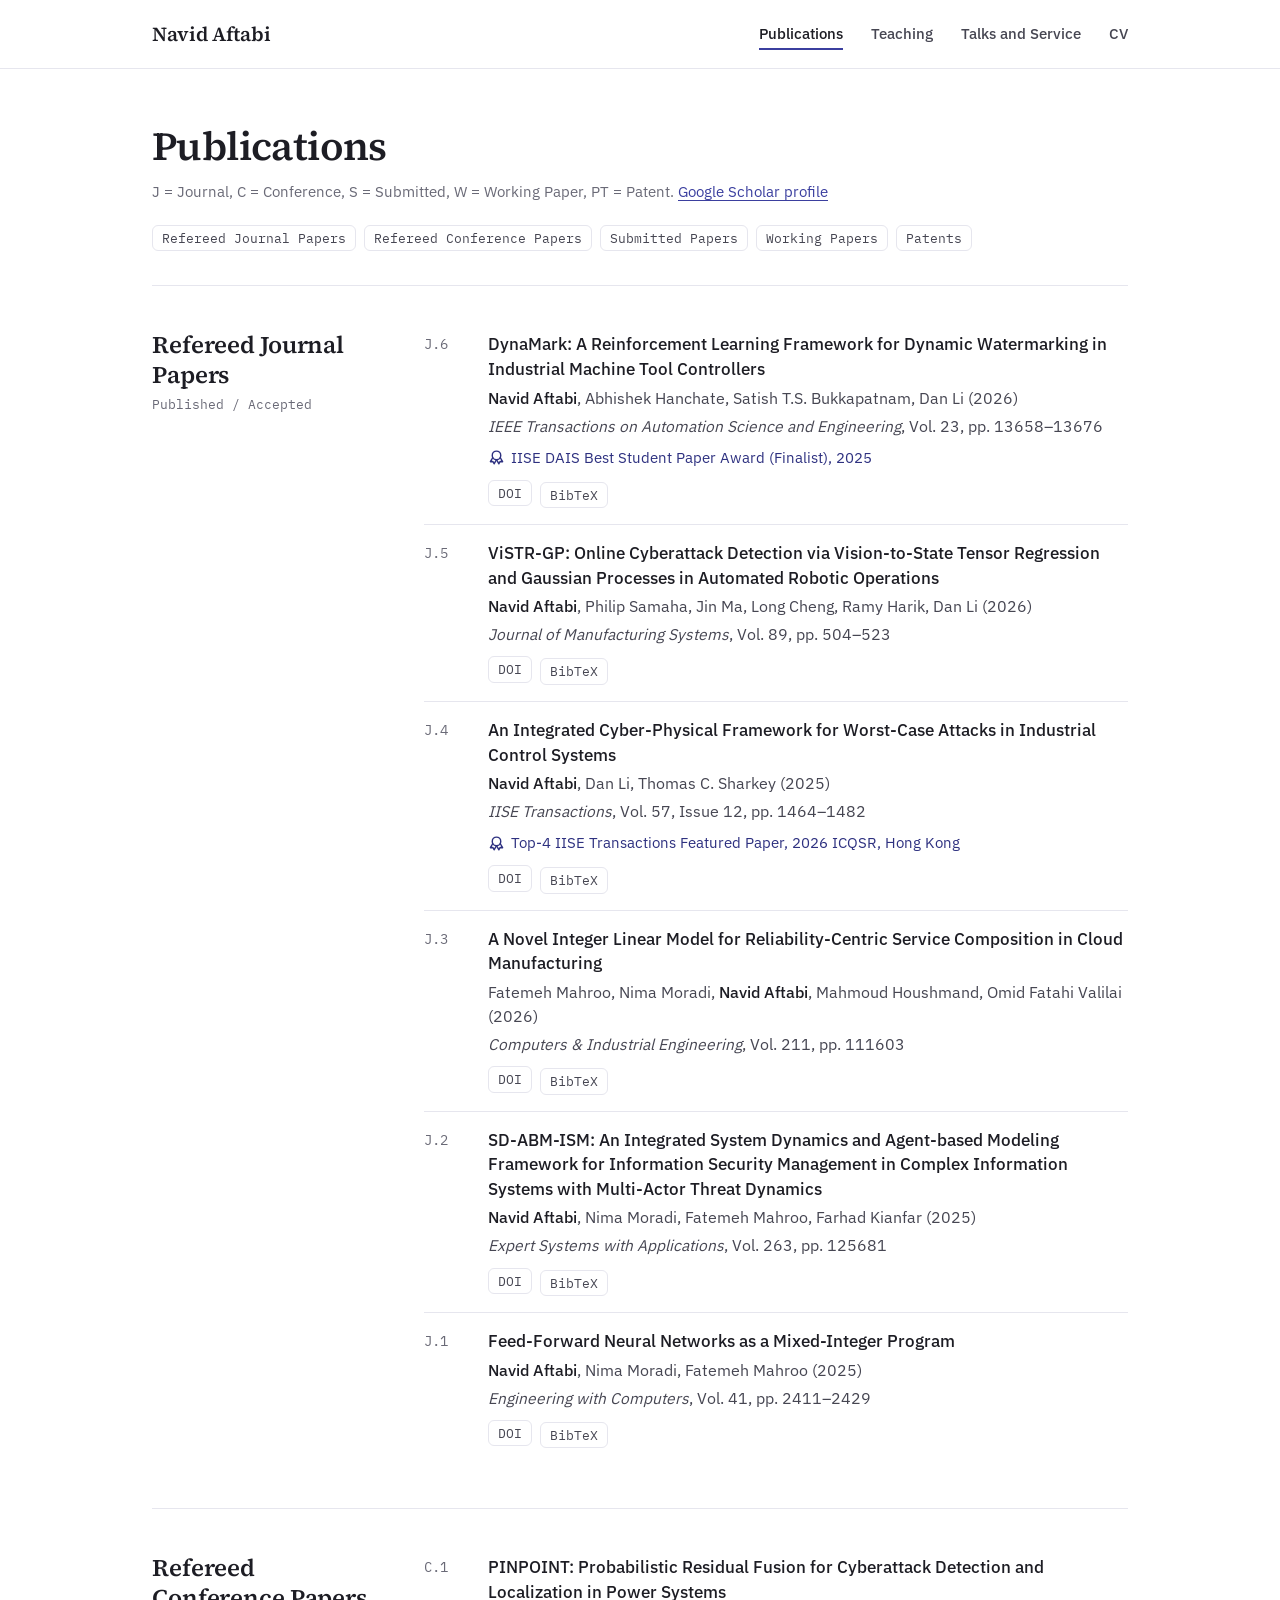
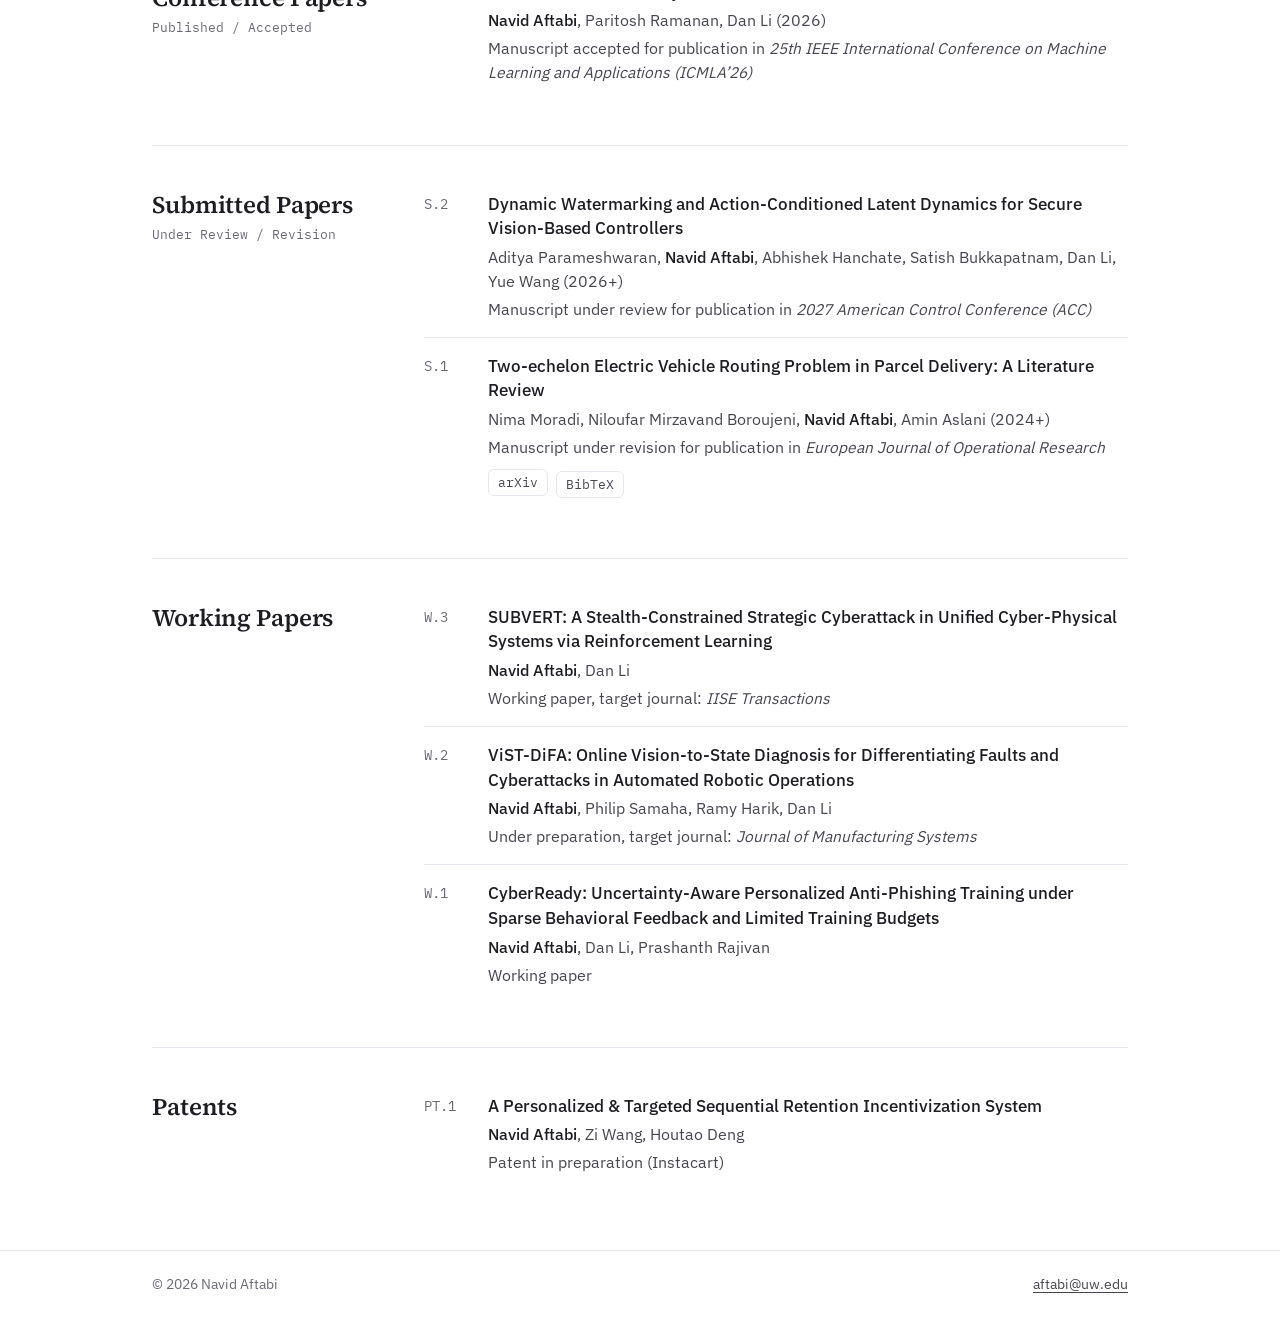
==== publications/index.html @ ac7fd3f7 "Launch personal academic website Home page with bio, news, and profile links, plus Publications, Tea" ====
<!doctype html>
<html lang="en">
<head>
<meta charset="utf-8">
<meta name="viewport" content="width=device-width, initial-scale=1">
<title>Publications | Navid Aftabi</title>
<meta name="description" content="Publications of Navid Aftabi: journal papers, conference papers, submitted papers, working papers, and patents.">
<meta name="author" content="Navid Aftabi">
<link rel="canonical" href="https://navidaftabi.github.io/publications/">
<meta property="og:type" content="profile">
<meta property="og:title" content="Publications | Navid Aftabi">
<meta property="og:description" content="Ph.D. Candidate, Industrial and Systems Engineering, University of Washington">
<meta property="og:url" content="https://navidaftabi.github.io/publications/">
<meta property="og:image" content="https://navidaftabi.github.io/assets/img/og-card.png">
<meta property="og:image:width" content="1200">
<meta property="og:image:height" content="630">
<meta name="twitter:card" content="summary_large_image">
<link rel="icon" href="/favicon.svg" type="image/svg+xml">
<link rel="apple-touch-icon" href="/apple-touch-icon.png">
<link rel="preload" href="/assets/fonts/source-serif-4-latin-600-normal.woff2" as="font" type="font/woff2" crossorigin>
<link rel="preload" href="/assets/fonts/ibm-plex-sans-latin-400-normal.woff2" as="font" type="font/woff2" crossorigin>
<link rel="stylesheet" href="/assets/css/site.css">
</head>
<body>
<a class="skip" href="#main">Skip to content</a>

<header class="site-header">
  <div class="wrap">
    <a class="wordmark" href="/">Navid Aftabi</a>
    <nav class="nav" aria-label="Main">
      <a href="/publications/" aria-current="page">Publications</a>
      <a href="/teaching/">Teaching</a>
      <a href="/talks-and-service/">Talks and Service</a>
      <a href="/cv.pdf">CV</a>
    </nav>
  </div>
</header>

<main id="main" class="wrap">
  <header class="page-head">
    <h1>Publications</h1>
    <p class="page-note">J = Journal, C = Conference, S = Submitted, W = Working Paper, PT = Patent. <a href="https://scholar.google.com/citations?user=bAB22FwAAAAJ" rel="noopener">Google Scholar profile</a></p>
    <nav class="jump" aria-label="Sections"><a class="chip" href="#journal">Refereed Journal Papers</a><a class="chip" href="#conference">Refereed Conference Papers</a><a class="chip" href="#submitted">Submitted Papers</a><a class="chip" href="#working">Working Papers</a><a class="chip" href="#patents">Patents</a></nav>
  </header>

  <section class="section" aria-labelledby="journal">
    <h2 id="journal">Refereed Journal Papers<span class="sub">Published / Accepted</span></h2>
    <div>
      <ol class="entries">
        <li class="entry pub" id="J6">
          <span class="pub-label">J.6</span>
          <div>
          <h3 class="pub-title"><a href="https://doi.org/10.1109/TASE.2026.3715642" rel="noopener">DynaMark: A Reinforcement Learning Framework for Dynamic Watermarking in Industrial Machine Tool Controllers</a></h3>
          <p class="pub-meta"><strong>Navid Aftabi</strong>, Abhishek Hanchate, Satish T.S. Bukkapatnam, Dan Li (2026)</p>
          <p class="pub-meta"><em>IEEE Transactions on Automation Science and Engineering</em>, Vol. 23, pp. 13658–13676</p>
          <p class="pub-award"><svg viewBox="0 0 24 24" fill="none" stroke="currentColor" stroke-width="2" stroke-linecap="round" stroke-linejoin="round" aria-hidden="true"><path d="M6 9a6 6 0 1 0 12 0a6 6 0 1 0 -12 0"/><path d="M12 15l3.4 5.89l1.598 -3.233l3.598 .232l-3.4 -5.889"/><path d="M6.802 12l-3.4 5.89l3.598 -.233l1.598 3.232l3.4 -5.889"/></svg>IISE DAIS Best Student Paper Award (Finalist), 2025</p>
          <div class="pub-actions"><a class="chip" href="https://doi.org/10.1109/TASE.2026.3715642" rel="noopener">DOI</a><details class="bib"><summary class="chip">BibTeX</summary><pre>@article{aftabi2026dynamark,
  author = {Aftabi, Navid and Hanchate, Abhishek and Bukkapatnam, Satish T.S. and Li, Dan},
  title = {{DynaMark: A Reinforcement Learning Framework for Dynamic Watermarking in Industrial Machine Tool Controllers}},
  journal = {IEEE Transactions on Automation Science and Engineering},
  year = {2026},
  volume = {23},
  pages = {13658--13676},
  doi = {10.1109/TASE.2026.3715642}
}</pre><button class="chip copy" type="button">Copy</button></details></div>
          </div>
        </li>
        <li class="entry pub" id="J5">
          <span class="pub-label">J.5</span>
          <div>
          <h3 class="pub-title"><a href="https://doi.org/10.1016/j.jmsy.2026.09.008" rel="noopener">ViSTR-GP: Online Cyberattack Detection via Vision-to-State Tensor Regression and Gaussian Processes in Automated Robotic Operations</a></h3>
          <p class="pub-meta"><strong>Navid Aftabi</strong>, Philip Samaha, Jin Ma, Long Cheng, Ramy Harik, Dan Li (2026)</p>
          <p class="pub-meta"><em>Journal of Manufacturing Systems</em>, Vol. 89, pp. 504–523</p>
          <div class="pub-actions"><a class="chip" href="https://doi.org/10.1016/j.jmsy.2026.09.008" rel="noopener">DOI</a><details class="bib"><summary class="chip">BibTeX</summary><pre>@article{aftabi2026vistrgp,
  author = {Aftabi, Navid and Samaha, Philip and Ma, Jin and Cheng, Long and Harik, Ramy and Li, Dan},
  title = {{ViSTR-GP: Online Cyberattack Detection via Vision-to-State Tensor Regression and Gaussian Processes in Automated Robotic Operations}},
  journal = {Journal of Manufacturing Systems},
  year = {2026},
  volume = {89},
  pages = {504--523},
  doi = {10.1016/j.jmsy.2026.09.008}
}</pre><button class="chip copy" type="button">Copy</button></details></div>
          </div>
        </li>
        <li class="entry pub" id="J4">
          <span class="pub-label">J.4</span>
          <div>
          <h3 class="pub-title"><a href="https://doi.org/10.1080/24725854.2024.2439856" rel="noopener">An Integrated Cyber-Physical Framework for Worst-Case Attacks in Industrial Control Systems</a></h3>
          <p class="pub-meta"><strong>Navid Aftabi</strong>, Dan Li, Thomas C. Sharkey (2025)</p>
          <p class="pub-meta"><em>IISE Transactions</em>, Vol. 57, Issue 12, pp. 1464–1482</p>
          <p class="pub-award"><svg viewBox="0 0 24 24" fill="none" stroke="currentColor" stroke-width="2" stroke-linecap="round" stroke-linejoin="round" aria-hidden="true"><path d="M6 9a6 6 0 1 0 12 0a6 6 0 1 0 -12 0"/><path d="M12 15l3.4 5.89l1.598 -3.233l3.598 .232l-3.4 -5.889"/><path d="M6.802 12l-3.4 5.89l3.598 -.233l1.598 3.232l3.4 -5.889"/></svg>Top-4 IISE Transactions Featured Paper, 2026 ICQSR, Hong Kong</p>
          <div class="pub-actions"><a class="chip" href="https://doi.org/10.1080/24725854.2024.2439856" rel="noopener">DOI</a><details class="bib"><summary class="chip">BibTeX</summary><pre>@article{aftabi2025integrated,
  author = {Aftabi, Navid and Li, Dan and Sharkey, Thomas C.},
  title = {{An Integrated Cyber-Physical Framework for Worst-Case Attacks in Industrial Control Systems}},
  journal = {IISE Transactions},
  year = {2025},
  volume = {57},
  number = {12},
  pages = {1464--1482},
  doi = {10.1080/24725854.2024.2439856}
}</pre><button class="chip copy" type="button">Copy</button></details></div>
          </div>
        </li>
        <li class="entry pub" id="J3">
          <span class="pub-label">J.3</span>
          <div>
          <h3 class="pub-title"><a href="https://doi.org/10.1016/j.cie.2025.111603" rel="noopener">A Novel Integer Linear Model for Reliability-Centric Service Composition in Cloud Manufacturing</a></h3>
          <p class="pub-meta">Fatemeh Mahroo, Nima Moradi, <strong>Navid Aftabi</strong>, Mahmoud Houshmand, Omid Fatahi Valilai (2026)</p>
          <p class="pub-meta"><em>Computers &amp; Industrial Engineering</em>, Vol. 211, pp. 111603</p>
          <div class="pub-actions"><a class="chip" href="https://doi.org/10.1016/j.cie.2025.111603" rel="noopener">DOI</a><details class="bib"><summary class="chip">BibTeX</summary><pre>@article{mahroo2026novel,
  author = {Mahroo, Fatemeh and Moradi, Nima and Aftabi, Navid and Houshmand, Mahmoud and {Fatahi Valilai}, Omid},
  title = {{A Novel Integer Linear Model for Reliability-Centric Service Composition in Cloud Manufacturing}},
  journal = {Computers \&amp; Industrial Engineering},
  year = {2026},
  volume = {211},
  pages = {111603},
  doi = {10.1016/j.cie.2025.111603}
}</pre><button class="chip copy" type="button">Copy</button></details></div>
          </div>
        </li>
        <li class="entry pub" id="J2">
          <span class="pub-label">J.2</span>
          <div>
          <h3 class="pub-title"><a href="https://doi.org/10.1016/j.eswa.2024.125681" rel="noopener">SD-ABM-ISM: An Integrated System Dynamics and Agent-based Modeling Framework for Information Security Management in Complex Information Systems with Multi-Actor Threat Dynamics</a></h3>
          <p class="pub-meta"><strong>Navid Aftabi</strong>, Nima Moradi, Fatemeh Mahroo, Farhad Kianfar (2025)</p>
          <p class="pub-meta"><em>Expert Systems with Applications</em>, Vol. 263, pp. 125681</p>
          <div class="pub-actions"><a class="chip" href="https://doi.org/10.1016/j.eswa.2024.125681" rel="noopener">DOI</a><details class="bib"><summary class="chip">BibTeX</summary><pre>@article{aftabi2025sdabmism,
  author = {Aftabi, Navid and Moradi, Nima and Mahroo, Fatemeh and Kianfar, Farhad},
  title = {{SD-ABM-ISM: An Integrated System Dynamics and Agent-based Modeling Framework for Information Security Management in Complex Information Systems with Multi-Actor Threat Dynamics}},
  journal = {Expert Systems with Applications},
  year = {2025},
  volume = {263},
  pages = {125681},
  doi = {10.1016/j.eswa.2024.125681}
}</pre><button class="chip copy" type="button">Copy</button></details></div>
          </div>
        </li>
        <li class="entry pub" id="J1">
          <span class="pub-label">J.1</span>
          <div>
          <h3 class="pub-title"><a href="https://doi.org/10.1007/s00366-025-02114-2" rel="noopener">Feed-Forward Neural Networks as a Mixed-Integer Program</a></h3>
          <p class="pub-meta"><strong>Navid Aftabi</strong>, Nima Moradi, Fatemeh Mahroo (2025)</p>
          <p class="pub-meta"><em>Engineering with Computers</em>, Vol. 41, pp. 2411–2429</p>
          <div class="pub-actions"><a class="chip" href="https://doi.org/10.1007/s00366-025-02114-2" rel="noopener">DOI</a><details class="bib"><summary class="chip">BibTeX</summary><pre>@article{aftabi2025feedforward,
  author = {Aftabi, Navid and Moradi, Nima and Mahroo, Fatemeh},
  title = {{Feed-Forward Neural Networks as a Mixed-Integer Program}},
  journal = {Engineering with Computers},
  year = {2025},
  volume = {41},
  pages = {2411--2429},
  doi = {10.1007/s00366-025-02114-2}
}</pre><button class="chip copy" type="button">Copy</button></details></div>
          </div>
        </li>
      </ol>
    </div>
  </section>

  <section class="section" aria-labelledby="conference">
    <h2 id="conference">Refereed Conference Papers<span class="sub">Published / Accepted</span></h2>
    <div>
      <ol class="entries">
        <li class="entry pub" id="C1">
          <span class="pub-label">C.1</span>
          <div>
          <h3 class="pub-title">PINPOINT: Probabilistic Residual Fusion for Cyberattack Detection and Localization in Power Systems</h3>
          <p class="pub-meta"><strong>Navid Aftabi</strong>, Paritosh Ramanan, Dan Li (2026)</p>
          <p class="pub-meta">Manuscript accepted for publication in <em>25th IEEE International Conference on Machine Learning and Applications (ICMLA’26)</em></p>
          </div>
        </li>
      </ol>
    </div>
  </section>

  <section class="section" aria-labelledby="submitted">
    <h2 id="submitted">Submitted Papers<span class="sub">Under Review / Revision</span></h2>
    <div>
      <ol class="entries">
        <li class="entry pub" id="S2">
          <span class="pub-label">S.2</span>
          <div>
          <h3 class="pub-title">Dynamic Watermarking and Action-Conditioned Latent Dynamics for Secure Vision-Based Controllers</h3>
          <p class="pub-meta">Aditya Parameshwaran, <strong>Navid Aftabi</strong>, Abhishek Hanchate, Satish Bukkapatnam, Dan Li, Yue Wang (2026+)</p>
          <p class="pub-meta">Manuscript under review for publication in <em>2027 American Control Conference (ACC)</em></p>
          </div>
        </li>
        <li class="entry pub" id="S1">
          <span class="pub-label">S.1</span>
          <div>
          <h3 class="pub-title"><a href="https://doi.org/10.48550/arXiv.2412.19395" rel="noopener">Two-echelon Electric Vehicle Routing Problem in Parcel Delivery: A Literature Review</a></h3>
          <p class="pub-meta">Nima Moradi, Niloufar Mirzavand Boroujeni, <strong>Navid Aftabi</strong>, Amin Aslani (2024+)</p>
          <p class="pub-meta">Manuscript under revision for publication in <em>European Journal of Operational Research</em></p>
          <div class="pub-actions"><a class="chip" href="https://doi.org/10.48550/arXiv.2412.19395" rel="noopener">arXiv</a><details class="bib"><summary class="chip">BibTeX</summary><pre>@misc{moradi2024twoechelon,
  author = {Moradi, Nima and {Mirzavand Boroujeni}, Niloufar and Aftabi, Navid and Aslani, Amin},
  title = {{Two-echelon Electric Vehicle Routing Problem in Parcel Delivery: A Literature Review}},
  year = {2024},
  eprint = {2412.19395},
  archivePrefix = {arXiv},
  doi = {10.48550/arXiv.2412.19395}
}</pre><button class="chip copy" type="button">Copy</button></details></div>
          </div>
        </li>
      </ol>
    </div>
  </section>

  <section class="section" aria-labelledby="working">
    <h2 id="working">Working Papers</h2>
    <div>
      <ol class="entries">
        <li class="entry pub" id="W3">
          <span class="pub-label">W.3</span>
          <div>
          <h3 class="pub-title">SUBVERT: A Stealth-Constrained Strategic Cyberattack in Unified Cyber-Physical Systems via Reinforcement Learning</h3>
          <p class="pub-meta"><strong>Navid Aftabi</strong>, Dan Li</p>
          <p class="pub-meta">Working paper, target journal: <em>IISE Transactions</em></p>
          </div>
        </li>
        <li class="entry pub" id="W2">
          <span class="pub-label">W.2</span>
          <div>
          <h3 class="pub-title">ViST-DiFA: Online Vision-to-State Diagnosis for Differentiating Faults and Cyberattacks in Automated Robotic Operations</h3>
          <p class="pub-meta"><strong>Navid Aftabi</strong>, Philip Samaha, Ramy Harik, Dan Li</p>
          <p class="pub-meta">Under preparation, target journal: <em>Journal of Manufacturing Systems</em></p>
          </div>
        </li>
        <li class="entry pub" id="W1">
          <span class="pub-label">W.1</span>
          <div>
          <h3 class="pub-title">CyberReady: Uncertainty-Aware Personalized Anti-Phishing Training under Sparse Behavioral Feedback and Limited Training Budgets</h3>
          <p class="pub-meta"><strong>Navid Aftabi</strong>, Dan Li, Prashanth Rajivan</p>
          <p class="pub-meta">Working paper</p>
          </div>
        </li>
      </ol>
    </div>
  </section>

  <section class="section" aria-labelledby="patents">
    <h2 id="patents">Patents</h2>
    <div>
      <ol class="entries">
        <li class="entry pub" id="PT1">
          <span class="pub-label">PT.1</span>
          <div>
          <h3 class="pub-title">A Personalized &amp; Targeted Sequential Retention Incentivization System</h3>
          <p class="pub-meta"><strong>Navid Aftabi</strong>, Zi Wang, Houtao Deng</p>
          <p class="pub-meta">Patent in preparation (Instacart)</p>
          </div>
        </li>
      </ol>
    </div>
  </section>
</main>

<footer class="site-footer">
  <div class="wrap">
    <span>&copy; 2026 Navid Aftabi</span>
    <a href="mailto:aftabi@uw.edu">aftabi@uw.edu</a>
  </div>
</footer>
<script>
document.querySelectorAll('.bib .copy').forEach(function (b) {
  b.addEventListener('click', function () {
    var t = b.parentElement.querySelector('pre').textContent;
    navigator.clipboard.writeText(t).then(function () {
      b.textContent = 'Copied'; setTimeout(function () { b.textContent = 'Copy'; }, 1500);
    });
  });
});
</script>
</body>
</html>
---- assets/css/site.css ----
@font-face{font-family:"Source Serif 4";src:url(../fonts/source-serif-4-latin-400-normal.woff2) format("woff2");font-weight:400;font-style:normal;font-display:swap}
@font-face{font-family:"Source Serif 4";src:url(../fonts/source-serif-4-latin-600-normal.woff2) format("woff2");font-weight:600;font-style:normal;font-display:swap}
@font-face{font-family:"IBM Plex Sans";src:url(../fonts/ibm-plex-sans-latin-400-normal.woff2) format("woff2");font-weight:400;font-style:normal;font-display:swap}
@font-face{font-family:"IBM Plex Sans";src:url(../fonts/ibm-plex-sans-latin-500-normal.woff2) format("woff2");font-weight:500;font-style:normal;font-display:swap}
@font-face{font-family:"IBM Plex Mono";src:url(../fonts/ibm-plex-mono-latin-400-normal.woff2) format("woff2");font-weight:400;font-style:normal;font-display:swap}

:root{
  --bg:#ffffff;
  --ink:#1d1d24;
  --ink-2:#464652;
  --ink-3:#6a6a77;
  --rule:#e6e6ee;
  --accent:#3b3f9f;
  --accent-deep:#2e3180;
  --accent-tint:#f0f0fa;
  --serif:"Source Serif 4",Georgia,"Times New Roman",serif;
  --sans:"IBM Plex Sans",system-ui,-apple-system,"Segoe UI",Roboto,sans-serif;
  --mono:"IBM Plex Mono",ui-monospace,SFMono-Regular,Menlo,monospace;
  --wrap:1040px;
  --rail:220px;
  --gutter:52px;
}

*,*::before,*::after{box-sizing:border-box}
html{-webkit-text-size-adjust:100%;text-size-adjust:100%}
body{margin:0;background:var(--bg);color:var(--ink);font:400 17px/1.65 var(--sans);-webkit-font-smoothing:antialiased;-moz-osx-font-smoothing:grayscale}
img{display:block;max-width:100%;height:auto}
a{color:var(--accent);text-decoration:underline;text-decoration-thickness:1px;text-underline-offset:3px}
a:hover{color:var(--accent-deep);text-decoration-thickness:2px}
:focus-visible{outline:2px solid var(--accent);outline-offset:3px;border-radius:4px}

.skip{position:absolute;left:-9999px;top:10px;z-index:10;background:var(--accent);color:#fff;padding:8px 14px;border-radius:6px;text-decoration:none}
.skip:focus{left:16px}
.wrap{max-width:var(--wrap);margin:0 auto;padding:0 32px}

/* Header */
.site-header{border-bottom:1px solid var(--rule)}
.site-header .wrap{display:flex;align-items:center;justify-content:space-between;gap:24px;min-height:68px}
.wordmark{font:600 20px/1 var(--serif);letter-spacing:-.005em;color:var(--ink);text-decoration:none}
.wordmark:hover{color:var(--ink);text-decoration:none}
.nav{display:flex;flex-wrap:wrap;gap:6px 28px}
.nav a{font:500 15px/1 var(--sans);color:var(--ink-2);text-decoration:none;padding:7px 0;border-bottom:2px solid transparent}
.nav a:hover{color:var(--accent)}
.nav a[aria-current="page"]{color:var(--ink);border-bottom-color:var(--accent)}

/* Intro */
.hero{display:grid;grid-template-columns:var(--rail) minmax(0,1fr);gap:var(--gutter);align-items:center;padding:64px 0 56px}
.portrait img{width:var(--rail);aspect-ratio:4/5;object-fit:cover;border-radius:14px;background:#f2f2f5}
.status{display:inline-flex;align-items:center;gap:8px;margin:0;font:400 13px/1 var(--mono);letter-spacing:.01em;color:var(--accent-deep);background:var(--accent-tint);padding:7px 12px;border-radius:999px}
.status::before{content:"";width:7px;height:7px;border-radius:50%;background:var(--accent)}
h1{font:600 46px/1.08 var(--serif);letter-spacing:-.015em;margin:18px 0 10px}
.role{margin:0;color:var(--ink-2);font-size:17.5px;line-height:1.5}
.links{display:flex;flex-wrap:wrap;gap:10px;margin:26px 0 0;padding:0;list-style:none}
.btn{display:inline-flex;align-items:center;gap:8px;font:500 14.5px/1 var(--sans);color:var(--ink);text-decoration:none;border:1px solid var(--rule);border-radius:8px;padding:10px 14px;transition:border-color .15s,color .15s,background-color .15s}
.btn svg{width:18px;height:18px;flex:none;color:var(--accent)}
.btn:hover{border-color:var(--accent);color:var(--accent-deep);text-decoration:none}
.btn-primary{background:var(--accent);border-color:var(--accent);color:#fff}
.btn-primary svg{color:#fff}
.btn-primary:hover{background:var(--accent-deep);border-color:var(--accent-deep);color:#fff}

/* Sections */
.section{display:grid;grid-template-columns:var(--rail) minmax(0,1fr);gap:var(--gutter);padding:44px 0;border-top:1px solid var(--rule)}
.section h2{font:600 24px/1.25 var(--serif);letter-spacing:-.005em;margin:0}
.bio{margin:0;max-width:68ch;font-size:17.5px;line-height:1.72}
.news{list-style:none;margin:0;padding:0}
.news li{display:grid;grid-template-columns:96px minmax(0,1fr);gap:20px;padding:12px 0;border-bottom:1px solid var(--rule)}
.news li:first-child{padding-top:2px}
.news li:last-child{border-bottom:0}
.news time{font:400 13.5px/1.85 var(--mono);color:var(--ink-3);white-space:nowrap}
.news p{margin:0;line-height:1.6}

/* Inner pages */
.page-head{padding:56px 0 34px}
.page-head h1{margin:0;font-size:40px}
.page-note{margin:12px 0 0;color:var(--ink-3);font-size:15px}
.jump{display:flex;flex-wrap:wrap;gap:8px;margin-top:20px}
.section h2 .sub{display:block;margin-top:6px;font:400 13px/1.4 var(--mono);color:var(--ink-3);letter-spacing:0}
.entries{list-style:none;margin:0;padding:0}
.entry{padding:16px 0;border-bottom:1px solid var(--rule)}
.entry:first-child{padding-top:2px}
.entry:last-child{border-bottom:0}
.pub{display:grid;grid-template-columns:52px minmax(0,1fr);gap:12px}
.pub-label{font:400 13.5px/1.85 var(--mono);color:var(--ink-3)}
.pub-title{margin:0;font:500 17px/1.45 var(--sans)}
.pub-title a{color:var(--ink);text-decoration:none}
.pub-title a:hover{color:var(--accent);text-decoration:underline}
.pub-meta{margin:4px 0 0;color:var(--ink-2);font-size:15.5px;line-height:1.55}
.pub-meta strong{color:var(--ink);font-weight:500}
.pub-award{display:flex;align-items:center;gap:6px;margin:8px 0 0;font-size:14.5px;color:var(--accent-deep)}
.pub-award svg{width:17px;height:17px;flex:none}
.pub-actions{display:flex;flex-wrap:wrap;align-items:flex-start;gap:8px;margin-top:10px}
.chip{display:inline-block;font:400 12.5px/1 var(--mono);color:var(--ink-2);background:var(--bg);border:1px solid var(--rule);border-radius:6px;padding:6px 9px;text-decoration:none;cursor:pointer}
.chip:hover{border-color:var(--accent);color:var(--accent-deep);text-decoration:none}
details.bib summary{list-style:none}
details.bib summary::-webkit-details-marker{display:none}
details.bib{min-width:0;max-width:100%}
details.bib[open]{flex-basis:100%}
details.bib[open] summary{border-color:var(--accent);color:var(--accent-deep)}
details.bib pre{margin:10px 0 8px;padding:12px 14px;font:12.5px/1.6 var(--mono);color:var(--ink-2);background:#f7f7fb;border:1px solid var(--rule);border-radius:8px;overflow-x:auto}
.row{display:grid;grid-template-columns:minmax(0,1fr) auto;gap:20px;align-items:baseline}
.dated{display:grid;grid-template-columns:96px minmax(0,1fr);gap:20px}
.when{font:400 13.5px/1.85 var(--mono);color:var(--ink-3);white-space:nowrap}
.item-title{margin:0;font:500 16.5px/1.45 var(--sans)}
.item-meta{margin:3px 0 0;color:var(--ink-2);font-size:15.5px;line-height:1.55}
.item-plain{margin:0;line-height:1.55}
.code{font:400 13.5px/1 var(--mono);color:var(--accent-deep);background:var(--accent-tint);border-radius:5px;padding:3px 6px;margin-right:4px}
.inline-ext{display:inline-flex;vertical-align:-2px;margin-left:4px;color:var(--accent)}
.inline-ext svg{width:16px;height:16px}
.group{margin:30px 0 8px;font:500 16px/1.4 var(--sans);color:var(--ink)}
.group:first-child{margin-top:0}
.cols{list-style:none;margin:0;padding:0;columns:2;column-gap:32px}
.cols li{break-inside:avoid;padding:6px 0;line-height:1.5;border-bottom:1px solid var(--rule)}

/* Footer */
.site-footer{border-top:1px solid var(--rule);margin-top:16px}
.site-footer .wrap{display:flex;justify-content:space-between;flex-wrap:wrap;gap:8px 24px;padding-top:22px;padding-bottom:30px;font-size:14px;color:var(--ink-3)}
.site-footer a{color:var(--ink-2)}

@media (max-width:820px){
  :root{--rail:180px;--gutter:36px}
  h1{font-size:40px}
}
@media (max-width:680px){
  .wrap{padding:0 20px}
  .site-header .wrap{flex-direction:column;align-items:flex-start;gap:8px;padding-top:18px;padding-bottom:10px}
  .nav{gap:2px 20px}
  .hero{grid-template-columns:1fr;gap:26px;padding:36px 0 34px}
  .portrait img{width:148px}
  h1{font-size:34px;margin-top:16px}
  .role{font-size:16.5px}
  .section{grid-template-columns:1fr;gap:14px;padding:32px 0}
  .bio{font-size:17px}
  .news li{grid-template-columns:1fr;gap:2px}
  .page-head{padding:34px 0 24px}
  .page-head h1{font-size:32px}
  .pub{grid-template-columns:1fr;gap:2px}
  .row,.dated{grid-template-columns:1fr;gap:2px}
  .row .when{order:-1}
  .cols{columns:1}
}
@media (prefers-reduced-motion:reduce){*{transition:none!important}}
@media print{
  .skip,.nav,.links{display:none}
  body{font-size:11pt}
  .hero{padding:12px 0}
  a{color:inherit;text-decoration:none}
}
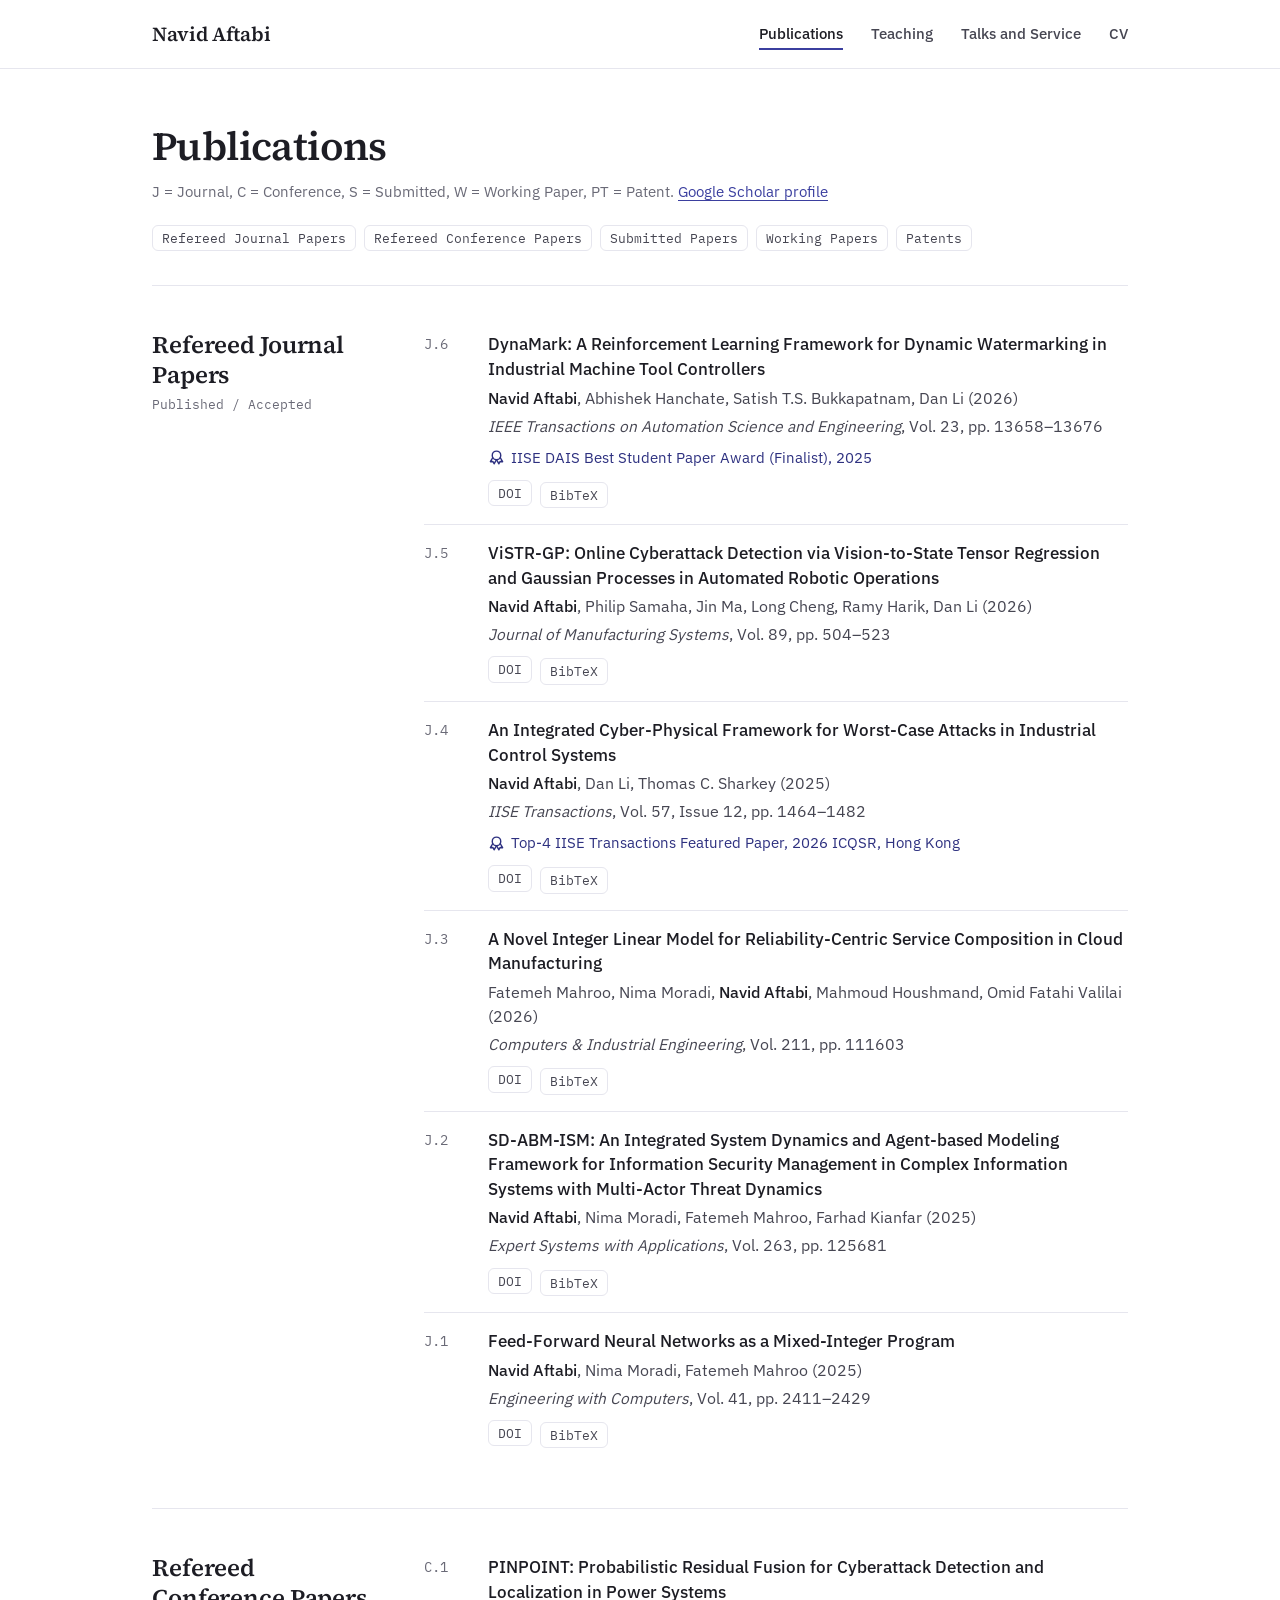
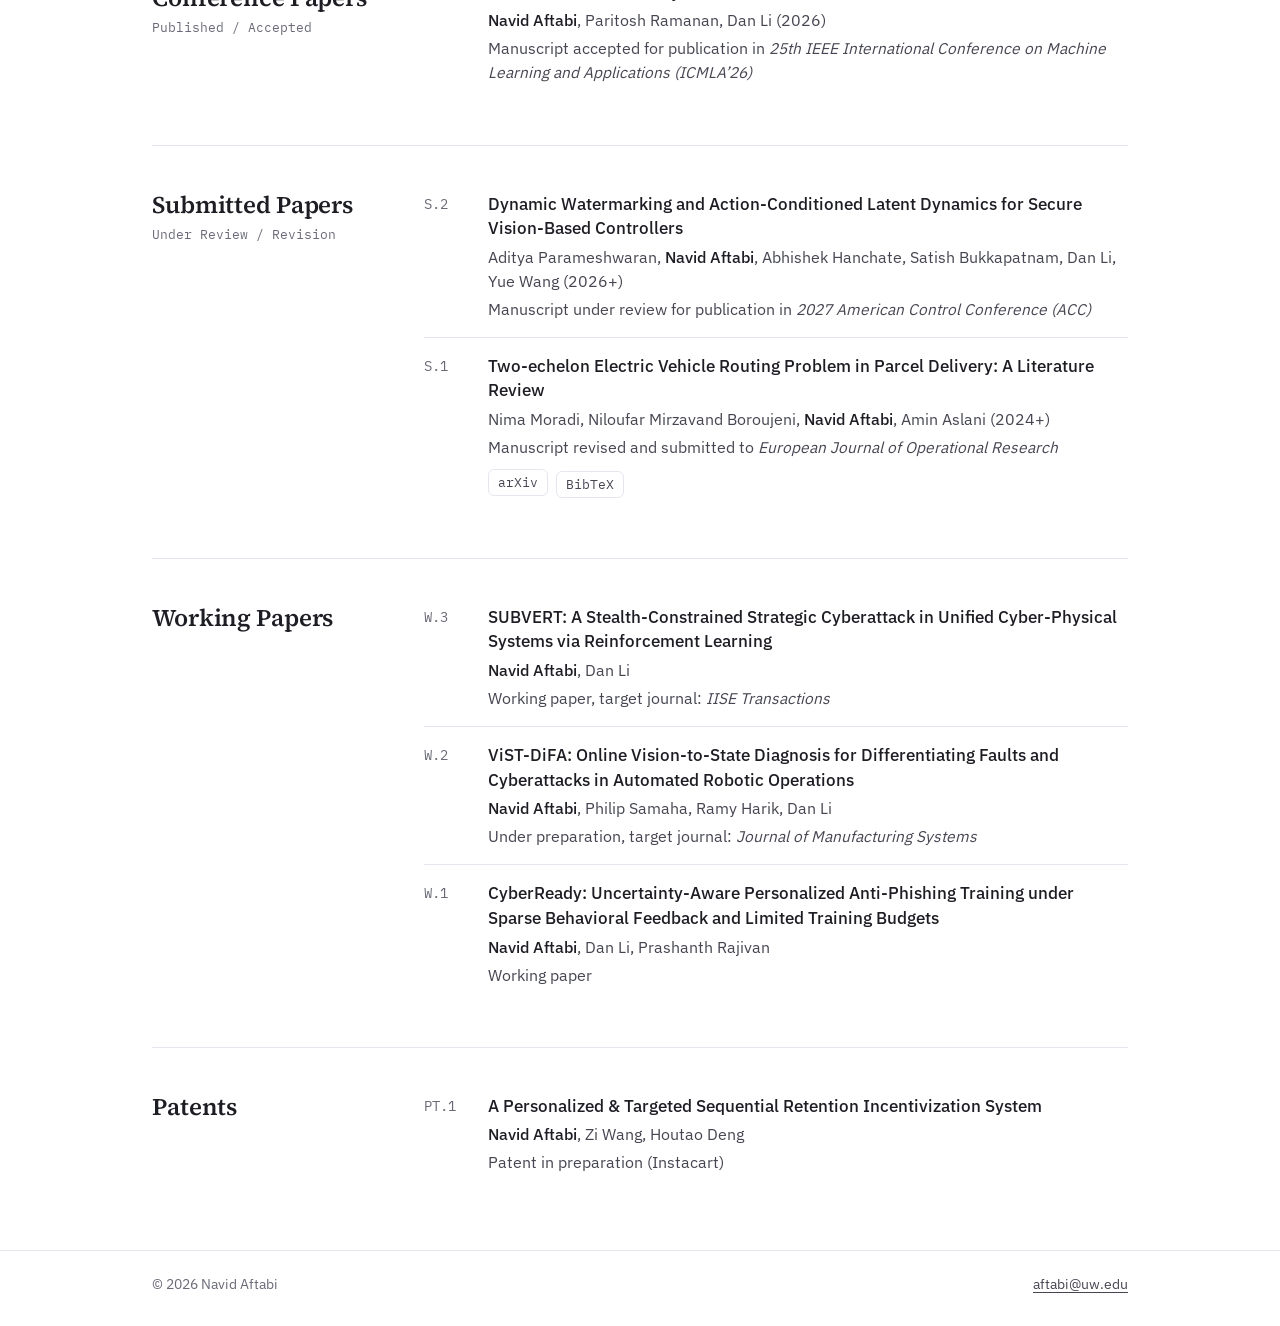
==== commit 92597216: "Mark S.1 as revised and submitted Co-Authored-By: Claude Opus 5.5 <noreply@anthropic.com> Claude-Ses" ====
--- a/publications/index.html
+++ b/publications/index.html
@@ -189,7 +189,7 @@
           <div>
           <h3 class="pub-title"><a href="https://doi.org/10.48550/arXiv.2412.19395" rel="noopener">Two-echelon Electric Vehicle Routing Problem in Parcel Delivery: A Literature Review</a></h3>
           <p class="pub-meta">Nima Moradi, Niloufar Mirzavand Boroujeni, <strong>Navid Aftabi</strong>, Amin Aslani (2024+)</p>
-          <p class="pub-meta">Manuscript under revision for publication in <em>European Journal of Operational Research</em></p>
+          <p class="pub-meta">Manuscript revised and submitted to <em>European Journal of Operational Research</em></p>
           <div class="pub-actions"><a class="chip" href="https://doi.org/10.48550/arXiv.2412.19395" rel="noopener">arXiv</a><details class="bib"><summary class="chip">BibTeX</summary><pre>@misc{moradi2024twoechelon,
   author = {Moradi, Nima and {Mirzavand Boroujeni}, Niloufar and Aftabi, Navid and Aslani, Amin},
   title = {{Two-echelon Electric Vehicle Routing Problem in Parcel Delivery: A Literature Review}},
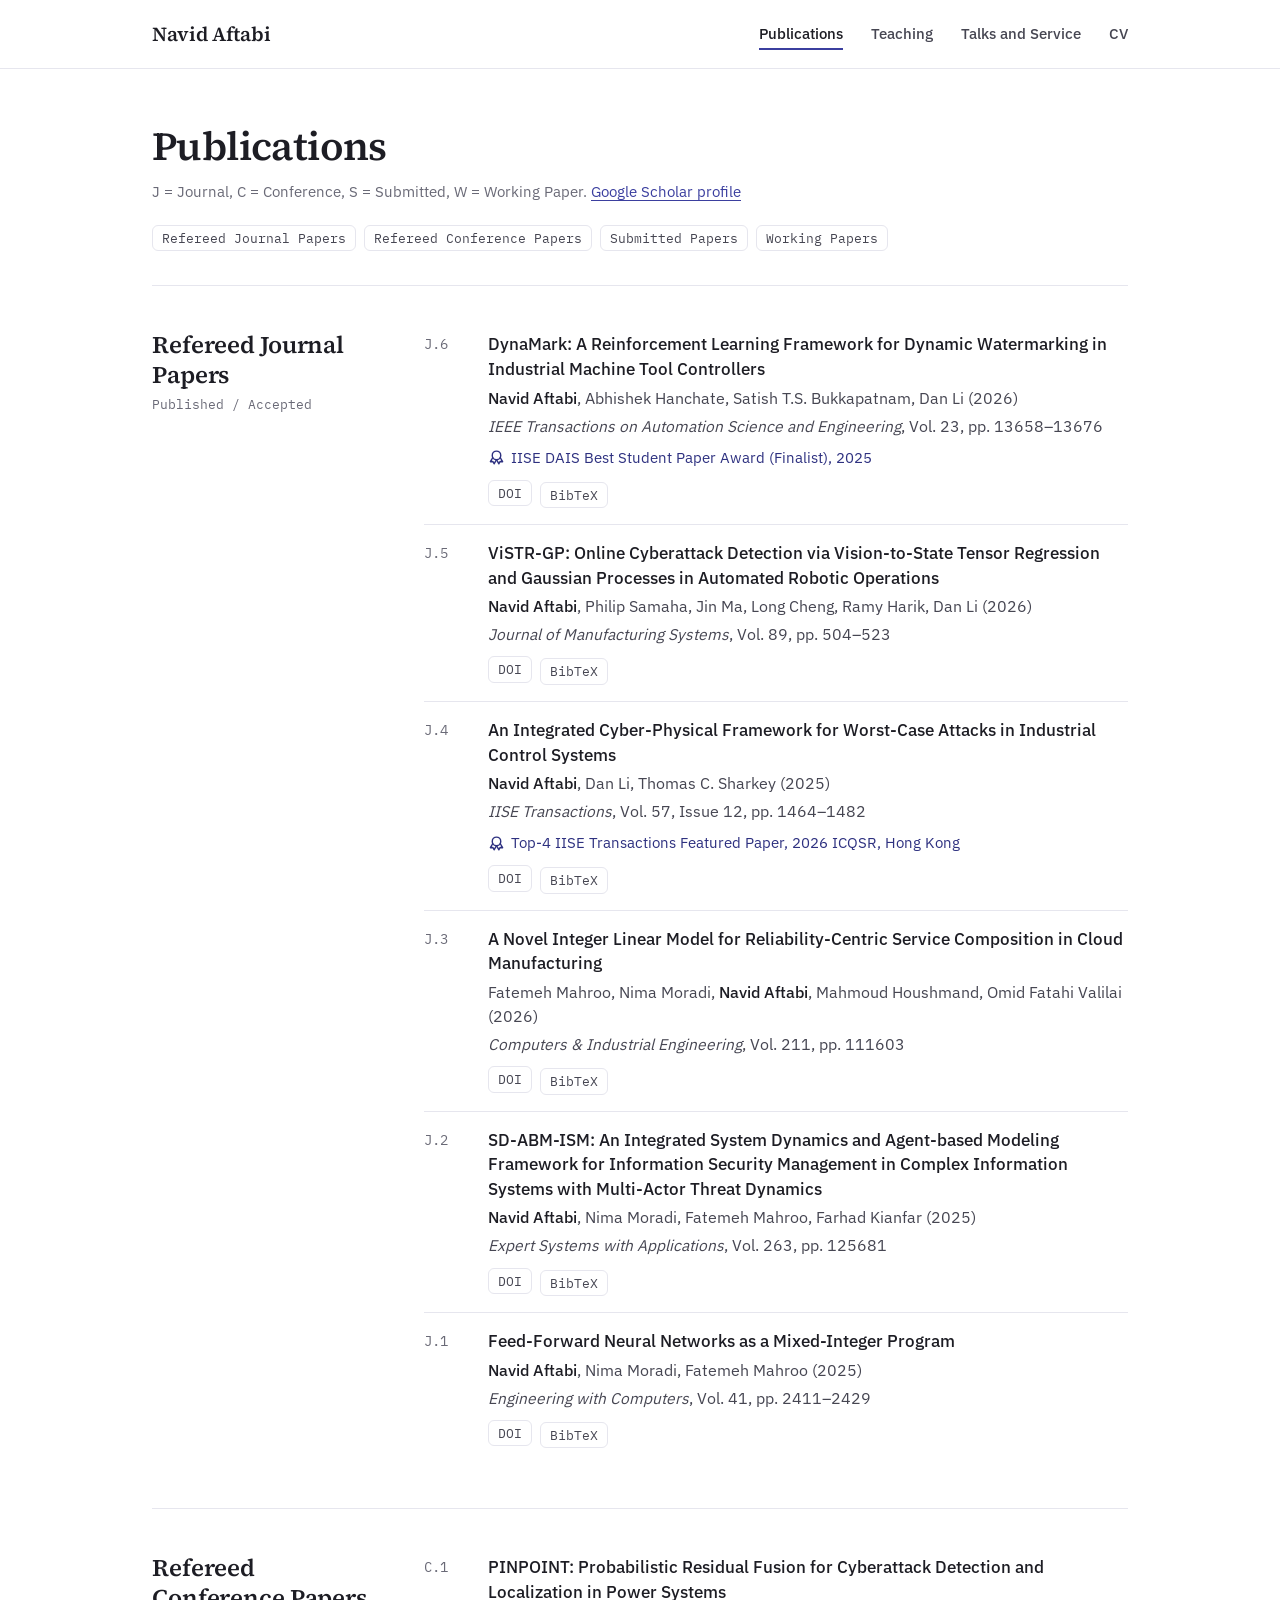
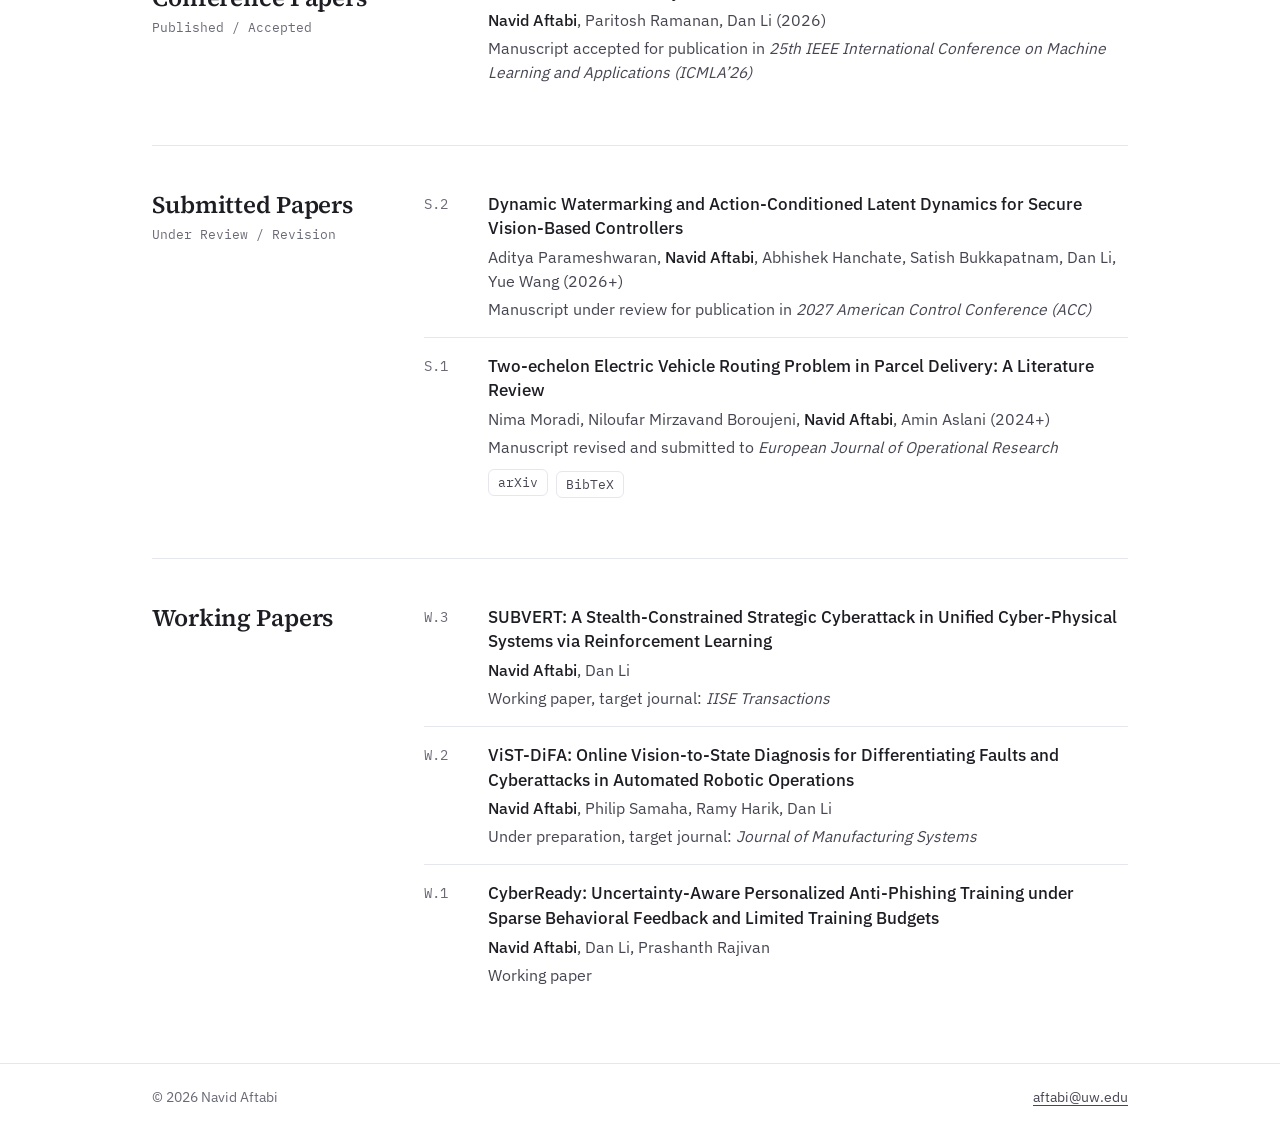
==== commit 9064d700: "Remove patent from the Publications page Co-Authored-By: Claude Opus 5.5 <noreply@anthropic.com> Cla" ====
--- a/publications/index.html
+++ b/publications/index.html
@@ -4,7 +4,7 @@
 <meta charset="utf-8">
 <meta name="viewport" content="width=device-width, initial-scale=1">
 <title>Publications | Navid Aftabi</title>
-<meta name="description" content="Publications of Navid Aftabi: journal papers, conference papers, submitted papers, working papers, and patents.">
+<meta name="description" content="Publications of Navid Aftabi: journal papers, conference papers, submitted papers, and working papers.">
 <meta name="author" content="Navid Aftabi">
 <link rel="canonical" href="https://navidaftabi.github.io/publications/">
 <meta property="og:type" content="profile">
@@ -39,8 +39,8 @@
 <main id="main" class="wrap">
   <header class="page-head">
     <h1>Publications</h1>
-    <p class="page-note">J = Journal, C = Conference, S = Submitted, W = Working Paper, PT = Patent. <a href="https://scholar.google.com/citations?user=bAB22FwAAAAJ" rel="noopener">Google Scholar profile</a></p>
-    <nav class="jump" aria-label="Sections"><a class="chip" href="#journal">Refereed Journal Papers</a><a class="chip" href="#conference">Refereed Conference Papers</a><a class="chip" href="#submitted">Submitted Papers</a><a class="chip" href="#working">Working Papers</a><a class="chip" href="#patents">Patents</a></nav>
+    <p class="page-note">J = Journal, C = Conference, S = Submitted, W = Working Paper. <a href="https://scholar.google.com/citations?user=bAB22FwAAAAJ" rel="noopener">Google Scholar profile</a></p>
+    <nav class="jump" aria-label="Sections"><a class="chip" href="#journal">Refereed Journal Papers</a><a class="chip" href="#conference">Refereed Conference Papers</a><a class="chip" href="#submitted">Submitted Papers</a><a class="chip" href="#working">Working Papers</a></nav>
   </header>
 
   <section class="section" aria-labelledby="journal">
@@ -230,22 +230,6 @@
           <h3 class="pub-title">CyberReady: Uncertainty-Aware Personalized Anti-Phishing Training under Sparse Behavioral Feedback and Limited Training Budgets</h3>
           <p class="pub-meta"><strong>Navid Aftabi</strong>, Dan Li, Prashanth Rajivan</p>
           <p class="pub-meta">Working paper</p>
-          </div>
-        </li>
-      </ol>
-    </div>
-  </section>
-
-  <section class="section" aria-labelledby="patents">
-    <h2 id="patents">Patents</h2>
-    <div>
-      <ol class="entries">
-        <li class="entry pub" id="PT1">
-          <span class="pub-label">PT.1</span>
-          <div>
-          <h3 class="pub-title">A Personalized &amp; Targeted Sequential Retention Incentivization System</h3>
-          <p class="pub-meta"><strong>Navid Aftabi</strong>, Zi Wang, Houtao Deng</p>
-          <p class="pub-meta">Patent in preparation (Instacart)</p>
           </div>
         </li>
       </ol>
